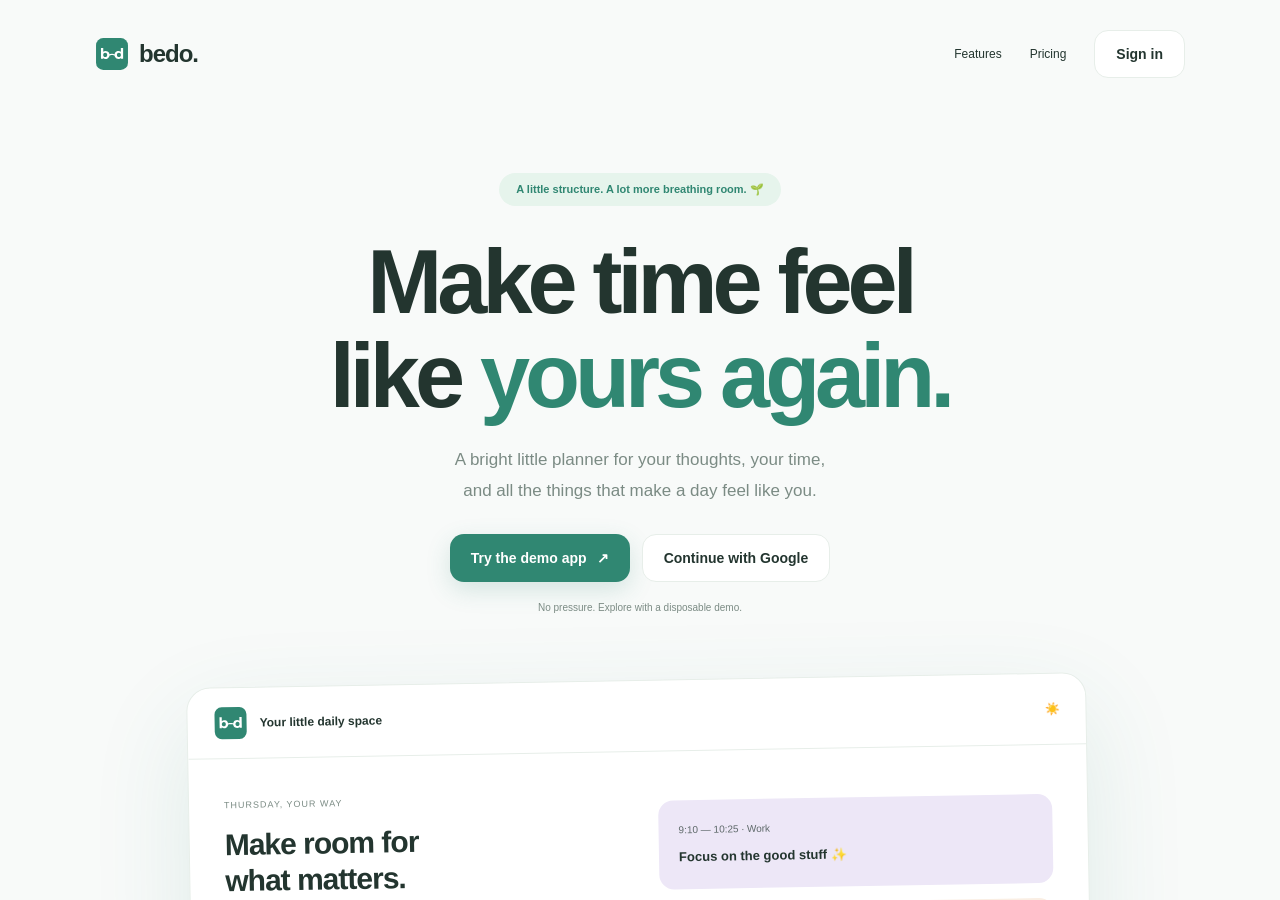
==== Bedo-site/index.html @ 6f3ff8a2 "Complete bedo rename across app files, interfaces and storage with upgrade migration" ====
<!DOCTYPE html>
<html lang="en">
  <head>
    <meta charset="UTF-8" />
    <meta name="viewport" content="width=device-width, initial-scale=1.0, viewport-fit=cover" />
    <title>bedo</title>
    <meta name="theme-color" content="#2c8170" />
    <meta name="description" content="bedo is a private, personal time-blocking planner with flexible themes and shareable schedules." />
    <meta name="robots" content="index, follow" />
    <meta property="og:title" content="bedo" />
    <meta property="og:description" content="Plan in minutes, make it yours, and share only what you choose." />
    <meta property="og:type" content="website" />
    <meta property="og:url" content="https://b-do.vercel.app/" />
    <link rel="canonical" href="https://b-do.vercel.app/" />
    <meta name="twitter:card" content="summary_large_image" />
    <meta name="twitter:title" content="bedo" />
    <meta name="twitter:description" content="Plan in minutes, make it yours, and share only what you choose." />
    <link rel="icon" type="image/svg+xml" href="favicon.svg" />
    <link rel="manifest" href="manifest.webmanifest" />
    <script>
      if ("serviceWorker" in navigator) navigator.serviceWorker.getRegistrations().then(registrations => registrations.forEach(registration => registration.unregister()));
      if ("caches" in window) caches.keys().then(keys => Promise.all(keys.filter(key => key.startsWith("bedo-")).map(key => caches.delete(key))));
    </script>
    <script src="https://accounts.google.com/gsi/client" async></script>
    <script defer src="storage-migration.js"></script>
    <script defer src="auth-config.js"></script>
    <script defer src="bedo-auth.js"></script>
    <script defer src="bedo-sync.js"></script>
    <script defer src="bedo-app.js"></script>
    <link rel="stylesheet" href="bedo-app.css">
  </head>
  <body>
    <div id="root"></div>
  </body>
</html>
---- Bedo-site/bedo-app.css ----
/* System fonts deliberately use Apple's native stack where available. */
/* Every surface uses palette tokens; category colors remain distinguishable. */
/* The supplied favicon SVG is the sole logo geometry in every mode. */
body.bd-landing-open{overflow:hidden;height:100dvh}body.bd-landing-open #root{display:none}body.bd-landing-open #bd-fab{display:none}.bd-landing{overscroll-behavior-y:contain}
.bd-bedo-intro{max-width:1000px;margin:auto;text-align:center;padding:45px 24px 65px}.bd-bedo-intro h2{font-size:clamp(30px,4vw,46px);letter-spacing:-1.5px;margin-bottom:35px}.bd-bedo-types{display:grid;grid-template-columns:1fr auto 1fr;align-items:center;gap:25px}.bd-bedo-types article{padding:30px 24px;background:var(--card);border:1px solid var(--line);border-radius:22px}.bd-bedo-types h3{font-size:clamp(15px,2vw,21px);letter-spacing:-.5px;margin-bottom:14px}.bd-bedo-types p{font-size:13px;color:var(--muted);line-height:1.8;margin:0}.bd-bedo-or{font-size:12px;color:var(--muted)}.bd-bedo-either{font-weight:750;font-size:26px;letter-spacing:-.8px;margin:35px 0 12px}.bd-bedo-meaning{color:var(--muted);font-size:14px;line-height:1.8}@media(max-width:760px){.bd-bedo-intro{padding:30px 20px 45px}.bd-bedo-types{grid-template-columns:1fr;gap:14px}.bd-bedo-types article{padding:25px 18px}}
.bd-save-badge{font-size:9px;color:var(--muted);white-space:nowrap}.bd-tour-layer{place-items:end center;background:#0003;backdrop-filter:none}.bd-tour-layer .bd-dialog{margin-bottom:75px}.bd-tour-progress{display:flex;gap:6px;margin:22px 0}.bd-tour-progress i{height:5px;border-radius:5px;background:var(--line);flex:1}.bd-tour-progress i.active{background:var(--primary)}.bd-tour-actions{display:flex;align-items:center;gap:8px}.bd-tour-actions button{padding:10px 12px;font-size:11px}.bd-tour-actions .bd-primary{margin-left:auto}@media(max-width:420px){.bd-top-actions{gap:8px}.bd-top time{font-size:11px}.bd-tour-layer .bd-dialog{margin-bottom:65px}}
:root{--bg:#f8faf9;--card:#fff;--text:#23352f;--muted:#7b8b84;--line:#e7eee9;--primary:#308772;--soft:#e6f4ec;--shadow:0 16px 50px #264a3510;color-scheme:light;font-family:-apple-system,BlinkMacSystemFont,'Segoe UI',sans-serif}
:root[data-mode=dark]{--bg:#14251f;--card:#1d3028;--text:#f0f6f1;--muted:#a4b7ac;--line:#344a3e;--soft:#2a4438;--shadow:0 16px 50px #0003;color-scheme:dark}
:root{--logo-ink:#fff;--logo-bg:var(--primary)}
:root[data-palette=ocean]{--primary:#386c9f;--bg:#f2f7fc;--card:#fbfdff;--text:#25384d;--muted:#657a90;--line:#dce7f2;--soft:#e0edf9}
:root[data-palette=berry]{--primary:#ad4b50;--bg:#fff4f3;--card:#fffcfb;--text:#492e30;--muted:#8b6669;--line:#f1dfde;--soft:#fae3e2}
:root[data-palette=neutral]{--primary:#464b57;--bg:#f5f5f7;--card:#fff;--text:#242529;--muted:#72747b;--line:#e4e5e9;--soft:#eef0f3;--logo-bg:#464b57;--logo-ink:#fff}
:root[data-mode=dark]{--logo-bg:#276f5d;--logo-ink:#fff}
:root[data-mode=dark][data-palette=ocean]{--primary:#80b8ef;--bg:#121f30;--card:#1b2c40;--text:#edf5ff;--muted:#a3b9d1;--line:#304760;--soft:#263e59;--logo-bg:#386c9f}
:root[data-mode=dark][data-palette=berry]{--primary:#f3a0a3;--bg:#29191b;--card:#392629;--text:#fff1f0;--muted:#c8a6a8;--line:#593d40;--soft:#4b3034;--logo-bg:#ad4b50}
:root[data-mode=dark][data-palette=neutral]{--primary:#c0c7db;--bg:#14161c;--card:#20232b;--text:#f5f6fa;--muted:#a9adba;--line:#363b48;--soft:#2c303b;--logo-bg:#464b57;--logo-ink:#fff}
:root[data-mode=dark][data-palette=sage]{--primary:#8ed7bb}
*{box-sizing:border-box}body{margin:0;background:var(--bg);color:var(--text);font-family:inherit;-webkit-font-smoothing:antialiased}button,input,select,textarea{font:inherit;color:inherit}button,a{-webkit-tap-highlight-color:transparent}button{cursor:pointer}a{color:inherit;text-decoration:none}button:focus-visible,a:focus-visible{outline:3px solid #8ac7b9;outline-offset:3px}button{border:0;background:none}h1,h2,h3,p{margin-top:0}button,input,select{min-height:44px}input,select,textarea{width:100%;border:1px solid var(--line);border-radius:13px;background:var(--bg);padding:12px;outline-color:var(--primary)}label{display:grid;gap:8px;font-size:13px;font-weight:600;margin:18px 0}label small{font-weight:400;color:var(--muted)}.bd-primary,.bd-secondary{display:inline-flex;align-items:center;justify-content:center;gap:10px;min-height:48px;padding:12px 21px;border-radius:14px;font-size:14px;font-weight:650}.bd-primary{background:var(--primary);color:white;box-shadow:0 6px 16px #30877219}.bd-secondary{background:var(--card);border:1px solid var(--line)}.bd-logo{display:inline-block;flex:none;width:34px;height:34px}.bd-brand{display:flex;align-items:center;gap:10px;font-size:24px;font-weight:750;letter-spacing:-1px}.bd-brand-dot{color:var(--primary);margin-left:-10px}.bd-kicker{display:block;color:var(--muted);font-size:10px;font-weight:700;letter-spacing:1.6px;margin-bottom:15px}.mint{background:#e1f3e8;color:#315e46}.lavender{background:#eee7fa;color:#675480}.peach{background:#ffeddf;color:#875d3b}.blue{background:#e2effc;color:#436588}
.bd-shell{display:flex;min-height:100vh}.bd-sidebar{position:sticky;top:0;height:100vh;width:235px;flex:none;padding:32px 24px;background:var(--card);border-right:1px solid var(--line)}.bd-sidebar>p{font-size:11px;color:var(--muted);margin:12px 0 45px}.bd-sidebar nav{display:grid;gap:8px}.bd-sidebar nav button{display:flex;align-items:center;gap:13px;padding:13px 16px;text-align:left;border-radius:14px;font-size:13px;font-weight:600;color:var(--muted)}.bd-sidebar nav button span{font-size:21px}.bd-sidebar nav button.active{background:var(--soft);color:var(--primary)}.bd-sidebar-note{position:absolute;bottom:35px;color:var(--muted);font-size:12px;line-height:1.8}.bd-main{flex:1;min-width:0}.bd-top{position:sticky;top:0;z-index:30;height:72px;display:flex;align-items:center;padding:0 36px;background:var(--bg);border-bottom:1px solid var(--line)}.bd-top>.bd-logo{display:none}.bd-top-actions{display:flex;align-items:center;gap:15px;margin-left:auto}.bd-top time{font-size:12px;font-variant-numeric:tabular-nums;color:var(--muted)}.bd-icon{font-size:24px;width:44px;border-radius:12px;background:var(--card)}.bd-exit{font-size:12px;color:var(--primary);font-weight:650}.bd-content{max-width:1250px;margin:auto;padding:42px 36px 100px}.bd-heading{display:flex;justify-content:space-between;align-items:center;gap:20px;margin-bottom:32px}.bd-heading h1{font-size:clamp(28px,3vw,40px);font-weight:700;letter-spacing:-1.5px;line-height:1.15;margin-bottom:12px}.bd-heading p{font-size:13px;color:var(--muted);line-height:1.6;margin-bottom:0}.bd-toolbar{display:flex;justify-content:space-between;align-items:center;gap:20px;margin-bottom:20px}.bd-segments{display:flex;gap:4px;padding:4px;border-radius:14px;background:var(--line)}.bd-segments button{padding:8px 22px;min-height:36px;font-size:12px;font-weight:650;color:var(--muted);border-radius:10px}.bd-segments button.active{background:var(--card);color:var(--text);box-shadow:0 2px 5px #00000008}.bd-date-nav{display:flex;align-items:center;gap:14px}.bd-date-nav strong{font-size:13px}.bd-date-nav button{color:var(--muted);font-size:13px;padding:0 7px}.bd-date-nav button:first-child,.bd-date-nav button:nth-child(3){font-size:24px}.bd-filters{display:flex;gap:7px;overflow:auto;padding:2px 0 20px}.bd-filters button{display:flex;align-items:center;gap:7px;border:1px solid var(--line);border-radius:20px;background:var(--card);padding:7px 13px;min-height:32px;font-size:11px;white-space:nowrap}.bd-filters button.active{border-color:var(--primary);color:var(--primary);background:var(--soft)}.bd-filters i,.bd-category-stat i{display:inline-block;width:8px;height:8px;border-radius:50%;border:1px solid #0001}.bd-month{display:grid;grid-template-columns:repeat(7,minmax(0,1fr));background:var(--card);border:1px solid var(--line);border-radius:22px;overflow:hidden}.bd-month-head{font-size:10px;color:var(--muted);text-align:center;padding:19px 0;border-bottom:1px solid var(--line)}.bd-month-day{min-height:132px;display:flex;flex-direction:column;align-items:flex-start;text-align:left;padding:15px 10px;border-bottom:1px solid var(--line);border-right:1px solid var(--line);overflow:hidden}.bd-month-day:hover{background:var(--bg)}.bd-month-day>.bd-date-number{display:grid;place-items:center;width:26px;height:26px;font-size:12px;font-weight:600;margin-bottom:7px}.bd-month-day.today>.bd-date-number{background:var(--primary);border-radius:50%;color:white}.bd-month-day.muted{opacity:.4}.bd-day-dots{display:none}.bd-month-events{display:grid;gap:5px;width:100%;min-width:0}.bd-month-events small{overflow:hidden;text-overflow:ellipsis;white-space:nowrap;border-radius:6px;padding:5px;font-size:9px}.bd-month-events em{font-size:9px;color:var(--muted);font-style:normal}.bd-help{font-size:11px;color:var(--muted);margin-top:15px;line-height:1.7}.bd-timeline{display:grid;grid-template-columns:72px minmax(0,1fr);border:1px solid var(--line);border-radius:20px;background:var(--card);overflow:hidden;height:560px;overflow-y:auto}.bd-time-axis{padding-top:0}.bd-time-axis span{display:block;height:var(--hour);padding:10px 8px;text-align:right;color:var(--muted);font-size:10px;white-space:nowrap}.bd-day-track{position:relative;height:calc(24 * var(--hour));background:repeating-linear-gradient(to bottom,transparent 0,transparent calc(var(--hour) - 1px),var(--line) calc(var(--hour) - 1px),var(--line) var(--hour))}.bd-block{position:absolute;left:8px;right:10px;display:flex;align-items:flex-start;border-radius:12px;border:1px solid #00000005;min-height:42px;overflow:hidden;box-shadow:0 3px 8px #00000004}.bd-block.dragging{z-index:10;box-shadow:0 12px 30px #0002;outline:2px solid var(--primary)}.bd-drag{touch-action:none;cursor:grab;font-size:17px;min-width:28px;padding:9px 2px;align-self:stretch}.bd-block-body{text-align:left;min-height:0;padding:10px 2px;flex:1;min-width:0;overflow:hidden}.bd-block-body strong{display:block;font-size:12px;line-height:1.3;white-space:nowrap;overflow:hidden;text-overflow:ellipsis}.bd-block-body small{display:block;font-size:9px;margin-top:4px;opacity:.75}.bd-block-body em{font-size:8px;font-style:normal;display:block;margin-top:5px;opacity:.65}.bd-check{min-width:32px;min-height:36px;font-size:18px}.bd-block.done{opacity:.6}.bd-block.done strong{text-decoration:line-through}.bd-now{position:absolute;left:0;right:0;height:2px;background:#e7a571;pointer-events:none}.bd-now:before{content:'';position:absolute;left:-4px;top:-3px;width:8px;height:8px;background:#e7a571;border-radius:50%}.bd-empty{padding:40px 20px;text-align:center;font-size:16px;color:var(--muted)}.bd-empty p{font-size:12px;margin-top:10px}.bd-week-strip{display:flex;gap:5px;padding:0 0 18px}.bd-week-strip button{display:grid;flex:1;gap:8px;padding:12px 4px;border-radius:14px;background:var(--card);border:1px solid var(--line)}.bd-week-strip button.active{background:var(--soft);border-color:var(--primary)}.bd-week-strip span,.bd-week-strip small{font-size:9px;color:var(--muted)}.bd-week-strip b{font-size:17px}.bd-week-grid{display:grid;grid-template-columns:repeat(7,minmax(0,1fr));gap:5px}.bd-week-grid h3{text-align:center;font-size:11px}.bd-week-grid .bd-timeline{grid-template-columns:25px 1fr;border-radius:10px;height:520px}.compact .bd-time-axis span{font-size:8px;padding:8px 3px}.compact .bd-block{left:2px;right:2px;display:block}.compact .bd-drag{min-width:24px;min-height:22px;padding:0;font-size:12px}.compact .bd-block-body{padding:2px 5px;width:100%}.compact .bd-block-body strong{font-size:9px}.compact .bd-block-body small,.compact .bd-block-body em,.compact .bd-check{display:none}.bd-week-mobile{display:none}.bd-note-grid{display:grid;grid-template-columns:repeat(3,1fr);gap:18px}.bd-note{background:var(--card);padding:24px;border:1px solid var(--line);border-radius:20px;box-shadow:var(--shadow)}.bd-note-label{font-size:9px;letter-spacing:1px;color:var(--muted)}.bd-note>p{white-space:pre-wrap;font-size:14px;line-height:1.8;margin:22px 0;overflow-wrap:anywhere}.bd-note>div{display:flex;align-items:center;gap:8px}.bd-note button{color:var(--primary);font-size:10px;min-height:32px}.bd-note button:first-child{margin-right:auto}.bd-stats{display:grid;grid-template-columns:repeat(3,1fr);gap:14px;margin-bottom:24px}.bd-stats article,.bd-card{background:var(--card);border:1px solid var(--line);border-radius:22px;padding:26px;box-shadow:var(--shadow);margin-bottom:20px}.bd-stats article{margin-bottom:0}.bd-stats span{display:block;color:var(--muted);font-size:12px}.bd-stats strong{display:block;font-size:36px;letter-spacing:-1px;margin-top:20px}.bd-stats small{font-size:14px;color:var(--muted)}.bd-card h2{font-size:18px;letter-spacing:-.5px;margin-bottom:10px}.bd-card p{font-size:12px;color:var(--muted);line-height:1.7}.bd-bars{display:flex;align-items:flex-end;justify-content:space-around;height:210px;padding-top:25px}.bd-bars>div{display:flex;flex-direction:column;align-items:center;gap:10px;width:12%}.bd-bars small,.bd-bars span{font-size:10px;color:var(--muted)}.bd-bar{width:70%;max-width:40px;min-height:5px;border-radius:8px 8px 3px 3px;background:var(--primary)}.bd-category-stat{display:flex;justify-content:space-between;border-bottom:1px solid var(--line);padding:15px 0;font-size:12px}.bd-category-stat span{display:flex;align-items:center;gap:9px}.bd-category-stat strong{font-size:11px;color:var(--muted)}.bd-palettes{display:flex;gap:15px;margin:24px 0 30px}.bd-palettes button{width:36px;min-height:36px;border-radius:50%;border:4px solid var(--card)}.bd-palettes button.active{outline:2px solid var(--primary)}.sage{background:#308772}.ocean{background:#447db5}.berry{background:#b45b85}.sand{background:#a57442}.bd-mobile-nav{display:none}.bd-fab{position:fixed;bottom:28px;right:25px;width:55px;height:55px;border-radius:18px;background:var(--primary);color:white;z-index:45;font-size:25px;box-shadow:0 10px 26px #244c3530}.bd-dialog-layer{position:fixed;inset:0;z-index:1500;background:#14251f66;display:grid;place-items:center;padding:20px;backdrop-filter:blur(4px)}.bd-dialog{position:relative;width:min(100%,460px);max-height:90dvh;overflow:auto;padding:30px;background:var(--card);border-radius:25px;box-shadow:0 20px 80px #0002}.bd-dialog h2{font-size:25px;letter-spacing:-1px;padding-right:25px}.bd-dialog>p{font-size:12px;color:var(--muted);line-height:1.6}.bd-dialog-close{position:absolute;right:14px;top:10px;font-size:26px;color:var(--muted)}.bd-form-row{display:grid;grid-template-columns:1fr 1fr;gap:14px}.bd-form-actions{display:flex;justify-content:space-between;align-items:center;margin-top:24px}.bd-danger,.bd-form-error{color:#be5d60;font-size:12px}.bd-dialog form>.bd-primary{width:100%}.bd-shared{max-width:700px;margin:60px auto;padding:20px}
.bd-landing{position:fixed;inset:0;z-index:1000;overflow:auto;background:var(--bg)}.bd-landing-nav{max-width:1140px;padding:30px 25px;margin:auto;display:flex;justify-content:space-between;align-items:center}.bd-landing-nav>div{display:flex;gap:28px;align-items:center;font-size:12px}.bd-hero{text-align:center;max-width:1100px;margin:auto;padding:65px 24px 70px}.bd-pill{display:inline-block;font-size:11px;font-weight:550;background:var(--soft);color:var(--primary);padding:10px 17px;border-radius:30px}.bd-hero h1{font-size:clamp(48px,7.5vw,90px);font-weight:720;letter-spacing:-5px;line-height:1.04;margin:30px 0 22px}.bd-hero h1>span{color:var(--primary)}.bd-hero>p{font-size:17px;line-height:1.8;color:var(--muted)}.bd-hero-actions{display:flex;justify-content:center;gap:12px;margin:28px 0 15px}.bd-hero>small,.bd-landing-price>small{font-size:10px;color:var(--muted)}.bd-preview{max-width:900px;margin:65px auto 0;background:var(--card);border:1px solid var(--line);border-radius:24px;box-shadow:0 35px 100px #28734e15;text-align:left;overflow:hidden;transform:rotate(-1deg)}.bd-preview-nav{padding:18px 26px;display:flex;gap:12px;align-items:center;border-bottom:1px solid var(--line);font-size:12px}.bd-preview-nav>span:last-child{margin-left:auto}.bd-preview-content{display:grid;grid-template-columns:1fr 1fr;gap:40px;padding:35px}.bd-preview-left>span{font-size:9px;letter-spacing:1px;color:var(--muted)}.bd-preview-left h2{font-size:30px;line-height:1.2;letter-spacing:-1px;margin:15px 0 24px}.bd-mini-days{display:flex;gap:7px}.bd-mini-days>span{display:grid;gap:9px;padding:12px 10px;border-radius:12px;font-size:9px;text-align:center;flex:1;background:var(--bg)}.bd-mini-days b{font-size:13px}.bd-mini-days .active{background:var(--primary);color:white}.bd-preview-thought{margin-top:25px;padding:19px;border:1px dashed var(--line);border-radius:14px}.bd-preview-thought>span{font-size:11px;font-weight:600}.bd-preview-thought p{font-size:12px;color:var(--muted);line-height:1.8;margin:12px 0 0}.bd-preview-plan{display:grid;gap:15px;align-content:center}.bd-preview-plan article{padding:24px 20px;border-radius:15px}.bd-preview-plan small{display:block;font-size:10px;opacity:.7;margin-bottom:12px}.bd-preview-plan b{font-size:13px}.bd-landing-features{max-width:1050px;padding:65px 24px 100px;margin:auto;text-align:center}.bd-landing-features>h2,.bd-landing-price h2{font-size:clamp(32px,4vw,48px);letter-spacing:-2px;line-height:1.15;margin:20px 0 45px}.bd-landing-features>div{display:grid;grid-template-columns:repeat(3,1fr);gap:45px 35px;text-align:left}.bd-landing-features article>span{font-size:28px}.bd-landing-features h3{font-size:16px;margin:18px 0 12px;letter-spacing:-.4px}.bd-landing-features p{font-size:13px;line-height:1.8;color:var(--muted)}.bd-landing-price{margin:0 auto;max-width:1000px;background:var(--soft);border-radius:35px;text-align:center;padding:70px 24px}.bd-landing-price h2{margin-bottom:22px}.bd-landing-price p{font-size:13px;color:var(--muted);line-height:1.8}.bd-landing-price .bd-primary{margin:15px 0 20px}.bd-landing-price>small{display:block}.bd-google-entry{text-align:center;padding:80px 20px}.bd-google-entry h2{font-size:25px;letter-spacing:-1px}.bd-google-entry p{font-size:12px;color:var(--muted)}#bd-google-slot{display:grid;justify-items:center;gap:10px}.login-note{font-size:11px;color:var(--muted);max-width:400px;line-height:1.6}.button{display:inline-flex;padding:12px 20px;background:var(--primary);color:white;border-radius:13px;font-size:13px;align-items:center;justify-content:center}.bd-landing-footer{max-width:1100px;margin:auto;padding:35px 25px;border-top:1px solid var(--line);font-size:15px;font-weight:700;display:flex;justify-content:space-between}.bd-landing-footer span{font-size:11px;color:var(--muted);font-weight:400}
@media(max-width:1100px){.bd-sidebar{width:200px;padding:30px 18px}.bd-week-grid{display:none}.bd-week-mobile{display:block}.bd-note-grid{grid-template-columns:repeat(2,1fr)}}
@media(max-width:760px){.bd-sidebar{display:none}.bd-top{padding:0 20px;height:64px}.bd-top>.bd-logo{display:block;width:30px;height:30px}.bd-content{padding:30px 20px 110px}.bd-heading{align-items:flex-start;gap:12px}.bd-heading h1{font-size:29px;letter-spacing:-1px}.bd-heading .bd-primary{white-space:nowrap;min-height:42px;padding:10px 12px;font-size:11px;margin-top:30px}.bd-toolbar{align-items:stretch;flex-direction:column;gap:10px}.bd-segments button{flex:1}.bd-date-nav{justify-content:center}.bd-filters{padding-bottom:15px}.bd-month-day{min-height:82px;padding:10px 5px}.bd-month-head{font-size:9px;padding:15px 0}.bd-month-events{display:none}.bd-day-dots{display:flex;gap:3px;align-self:center}.bd-day-dots i{width:5px;height:5px;border-radius:50%;border:1px solid #0001}.bd-month-day>.bd-date-number{align-self:center;width:24px;height:24px;font-size:11px}.bd-mobile-nav{position:fixed;bottom:0;left:0;right:0;z-index:40;background:var(--card);border-top:1px solid var(--line);padding:7px 10px calc(7px + env(safe-area-inset-bottom));display:flex;height:calc(70px + env(safe-area-inset-bottom))}.bd-mobile-nav button{display:flex;flex:1;flex-direction:column;align-items:center;justify-content:center;gap:4px;font-size:9px;color:var(--muted)}.bd-mobile-nav button span{font-size:21px;line-height:1.1}.bd-mobile-nav button.active{color:var(--primary)}.bd-fab{bottom:calc(90px + env(safe-area-inset-bottom));right:18px}.bd-timeline{height:570px;grid-template-columns:55px 1fr;border-radius:17px}.bd-time-axis span{font-size:9px;padding:11px 6px}.bd-note-grid{grid-template-columns:1fr}.bd-note{padding:24px}.bd-stats{gap:8px}.bd-stats article{padding:18px 12px}.bd-stats span{font-size:10px;min-height:25px}.bd-stats strong{font-size:27px}.bd-stats small{font-size:10px}.bd-card{padding:23px}.bd-dialog-layer{padding:15px}.bd-dialog{padding:25px;border-radius:22px}.bd-landing-nav{padding:22px 20px}.bd-landing-nav>div>a:not(.bd-secondary){display:none}.bd-landing-nav .bd-secondary{min-height:40px;font-size:12px;padding:10px 14px}.bd-hero{padding:40px 20px 45px}.bd-hero h1{font-size:54px;letter-spacing:-3px;margin-top:26px}.bd-hero>p{font-size:14px;line-height:1.8}.bd-desktop-break{display:none}.bd-hero-actions{flex-wrap:wrap}.bd-hero-actions a,.bd-hero-actions button{font-size:12px;min-height:46px;padding:12px 16px}.bd-preview{margin-top:40px;border-radius:19px;transform:none}.bd-preview-content{padding:22px 18px;gap:20px;grid-template-columns:1fr}.bd-preview-nav{padding:14px 18px}.bd-preview-left h2{font-size:27px}.bd-preview-thought{display:none}.bd-preview-plan{gap:10px}.bd-preview-plan article{padding:18px}.bd-landing-features{padding:45px 25px 65px}.bd-landing-features>div{grid-template-columns:repeat(2,1fr);gap:30px 22px}.bd-landing-features h3{font-size:14px}.bd-landing-features p{font-size:11px}.bd-landing-price{margin:0 15px;border-radius:25px;padding:50px 20px}.bd-landing-footer span{font-size:9px}}
@media(prefers-reduced-motion:reduce){*{scroll-behavior:auto!important;transition:none!important}}
.bd-fab{touch-action:none;cursor:grab}.bd-fab:active{cursor:grabbing}
.berry{background:#ad4b50}.neutral{background:#fff;box-shadow:inset 0 0 0 1px #a9adba}
.bd-day-celebration{font-style:normal}.bd-month-day>.bd-day-status{display:block;width:auto;height:auto;margin:0;align-self:auto;font-size:15px;font-weight:400}
:root[data-palette=neutral] .bd-logo{box-shadow:inset 0 0 0 1px var(--line)}
.bd-custom-theme{border:1px solid var(--line);border-radius:15px;padding:16px;margin-bottom:24px}.bd-custom-theme label{margin:0 0 10px}.bd-custom-color-row{display:flex;align-items:center;gap:10px}.bd-custom-color-row input[type=color]{width:50px;height:46px;padding:5px;flex:none;cursor:pointer}.bd-custom-color-row input[type=text]{min-width:0;max-width:180px;font-variant-numeric:tabular-nums}.bd-custom-theme .bd-secondary{margin-top:12px;font-size:12px;min-height:40px}.bd-custom-theme .bd-secondary[aria-pressed=true]{border-color:var(--primary);background:var(--soft);color:var(--primary)}.bd-custom-theme p{margin:10px 0 0;font-size:11px;line-height:1.7;color:var(--muted)}
@media(max-width:760px){.bd-month-day>.bd-day-status{font-size:12px;align-self:auto}}
.bd-month-day{position:relative}.bd-day-celebration{position:absolute;top:18px;right:10px;font-size:15px;line-height:1;pointer-events:none}.bd-week-celebration{font-style:normal;font-size:12px}.bd-guide details{border-top:1px solid var(--line);padding:16px 0}.bd-guide summary{cursor:pointer;font-size:13px;font-weight:650;line-height:1.6;min-height:32px}.bd-guide details p{margin:12px 0 0;padding-left:16px;line-height:1.9}.bd-guide details:last-child{padding-bottom:0}
@media(max-width:760px){.bd-day-celebration{top:auto;bottom:9px;right:0;left:0;text-align:center;font-size:12px}}
.bd-logo{position:relative}
.bd-primary,.bd-fab,.button{box-shadow:0 8px 24px color-mix(in srgb,var(--primary) 18%,transparent)}.bd-preview{box-shadow:0 35px 100px color-mix(in srgb,var(--primary) 12%,transparent)}.bd-dialog-layer{background:color-mix(in srgb,var(--text) 40%,transparent)}button:focus-visible,a:focus-visible{outline-color:var(--primary)}
.mint{background:color-mix(in srgb,#70bb8b 20%,var(--card));color:var(--text)}.lavender{background:color-mix(in srgb,#a387d6 20%,var(--card));color:var(--text)}.peach{background:color-mix(in srgb,#e8a974 20%,var(--card));color:var(--text)}.blue{background:color-mix(in srgb,#72afe8 20%,var(--card));color:var(--text)}
:root[data-mode=dark] .bd-primary,:root[data-mode=dark] .bd-fab,:root[data-mode=dark] .button,:root[data-mode=dark] .bd-month-day.today>.bd-date-number,:root[data-mode=dark] .bd-mini-days .active{color:var(--bg)}
.bd-checkbox{display:flex;align-items:center;gap:10px}.bd-checkbox input{width:18px;min-height:18px}#bd-share-status{font-size:12px;line-height:1.8;overflow-wrap:anywhere}.bd-card>.bd-secondary{margin:5px 5px 5px 0}
.bd-logo{background:transparent;border-radius:0;box-shadow:none!important}.bd-logo:after{content:none!important}.bd-logo-svg{display:block;width:100%;height:100%;overflow:visible}.bd-logo-svg>rect{fill:var(--logo-bg)}.bd-logo-svg g[fill]{fill:var(--logo-ink)}
:root[data-palette=neutral]{--logo-bg:#8b909b;--logo-ink:#fff}:root[data-mode=dark][data-palette=neutral]{--logo-bg:#626874;--logo-ink:#fff}
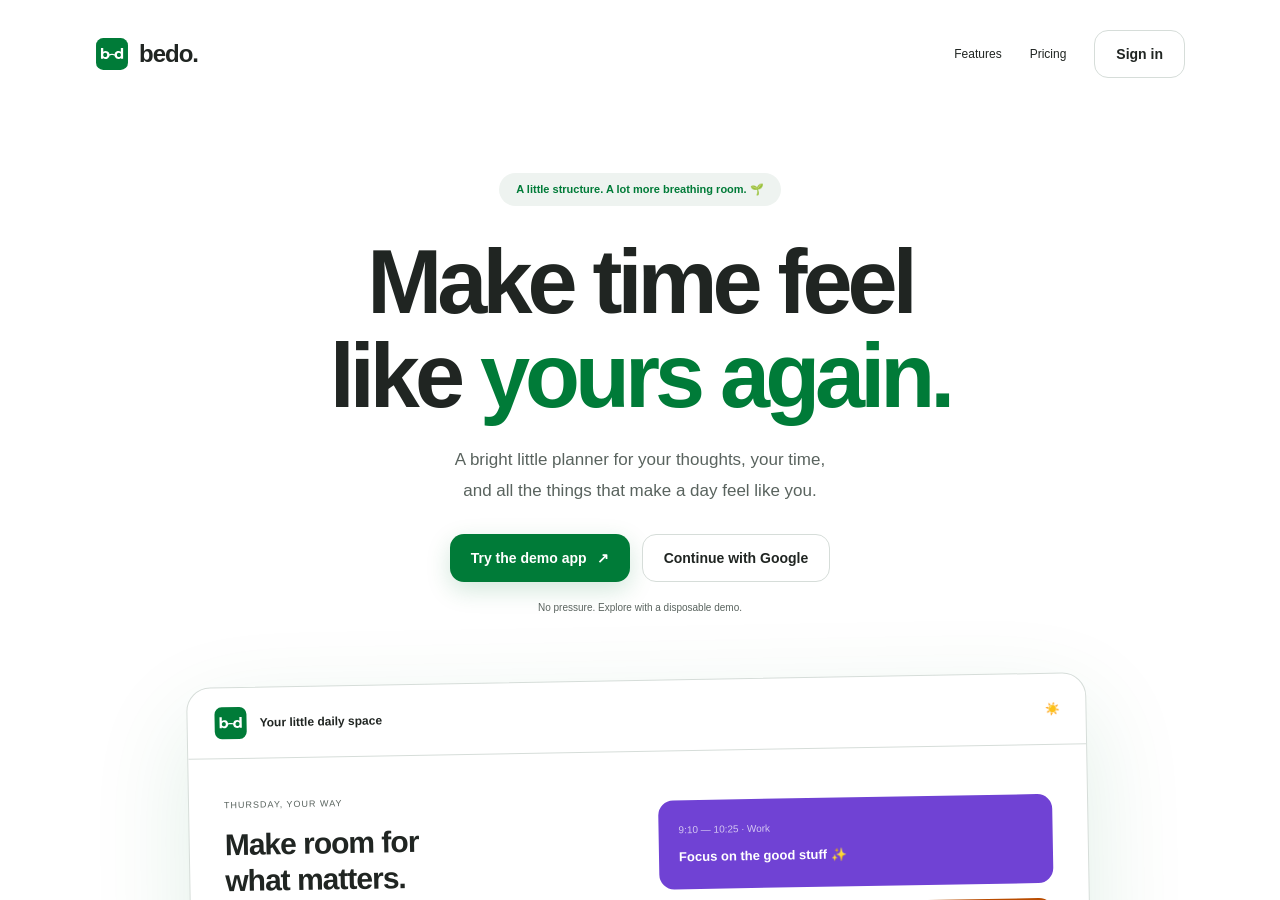
==== commit 746525b9: "update" ====
--- a/Bedo-site/index.html
+++ b/Bedo-site/index.html
@@ -4,7 +4,7 @@
     <meta charset="UTF-8" />
     <meta name="viewport" content="width=device-width, initial-scale=1.0, viewport-fit=cover" />
     <title>bedo</title>
-    <meta name="theme-color" content="#2c8170" />
+    <meta name="theme-color" content="#007b38" />
     <meta name="description" content="bedo is a private, personal time-blocking planner with flexible themes and shareable schedules." />
     <meta name="robots" content="index, follow" />
     <meta property="og:title" content="bedo" />
@@ -23,6 +23,7 @@
     </script>
     <script src="https://accounts.google.com/gsi/client" async></script>
     <script defer src="storage-migration.js"></script>
+    <script defer src="app-config.js"></script>
     <script defer src="auth-config.js"></script>
     <script defer src="bedo-auth.js"></script>
     <script defer src="bedo-sync.js"></script>
--- a/Bedo-site/bedo-app.css
+++ b/Bedo-site/bedo-app.css
@@ -1,4 +1,5 @@
 /* System fonts deliberately use Apple's native stack where available. */
+/* White surfaces, vivid preset accents; custom colors keep their own tinting. */
 /* Every surface uses palette tokens; category colors remain distinguishable. */
 /* The supplied favicon SVG is the sole logo geometry in every mode. */
 body.bd-landing-open{overflow:hidden;height:100dvh}body.bd-landing-open #root{display:none}body.bd-landing-open #bd-fab{display:none}.bd-landing{overscroll-behavior-y:contain}
@@ -36,3 +37,54 @@
 .bd-checkbox{display:flex;align-items:center;gap:10px}.bd-checkbox input{width:18px;min-height:18px}#bd-share-status{font-size:12px;line-height:1.8;overflow-wrap:anywhere}.bd-card>.bd-secondary{margin:5px 5px 5px 0}
 .bd-logo{background:transparent;border-radius:0;box-shadow:none!important}.bd-logo:after{content:none!important}.bd-logo-svg{display:block;width:100%;height:100%;overflow:visible}.bd-logo-svg>rect{fill:var(--logo-bg)}.bd-logo-svg g[fill]{fill:var(--logo-ink)}
 :root[data-palette=neutral]{--logo-bg:#8b909b;--logo-ink:#fff}:root[data-mode=dark][data-palette=neutral]{--logo-bg:#626874;--logo-ink:#fff}
+/* Guided mobile walkthrough: keep the target visible above a compact sheet. */
+#bd-dialog.bd-tour-layer{background:transparent;backdrop-filter:none;padding:12px;place-items:end center}
+#bd-dialog.bd-tour-layer .bd-dialog{margin:0;max-height:48dvh;padding:20px;width:min(100%,460px);border:1px solid var(--line)}
+.bd-tour-layer .bd-dialog h2{font-size:21px;letter-spacing:-.5px}
+.bd-tour-layer .bd-dialog>p{font-size:13px;line-height:1.5;margin:12px 0}
+.bd-tour-layer .bd-tour-progress{margin:12px 0}
+.bd-tour-layer .bd-tour-actions{position:sticky;bottom:0;background:var(--card);padding-top:8px}
+.bd-tour-layer .bd-tour-actions button{min-height:44px;font-size:12px}
+.bd-tour-frame{position:fixed;border:3px solid var(--primary);border-radius:14px;box-shadow:0 0 0 9999px #0005;pointer-events:none;z-index:-1}
+.bd-greeting{color:var(--primary)!important;font-weight:600;margin-bottom:10px}
+.bd-share-day{margin-bottom:16px;min-height:44px}
+.bd-rundown-actions{display:flex;flex-wrap:wrap;gap:10px}
+#bd-rundown{min-height:180px;white-space:pre-wrap;font-size:13px}
+@media(max-height:500px){#bd-dialog.bd-tour-layer .bd-dialog{max-height:58dvh}.bd-tour-layer .bd-dialog>p{font-size:12px}}
+.bd-settings-menu{display:flex;flex-wrap:wrap;gap:8px;margin:0 0 24px}
+.bd-settings-menu button{padding:11px 15px;min-height:44px;border:1px solid var(--line);border-radius:14px;background:var(--card);font-size:12px}
+.bd-settings-menu button[aria-current=page]{background:var(--soft);border-color:var(--primary);color:var(--primary);font-weight:650}
+[hidden]{display:none!important}
+.bd-display-name{font-size:16px;font-weight:650;line-height:1.3;margin-left:12px;max-width:200px;overflow:hidden;text-overflow:ellipsis;white-space:nowrap}
+.bd-top.bd-calendar-header>.bd-logo{display:block;width:32px;height:32px;flex:none}
+#bd-fab.bd-quick-logo{width:58px;height:58px;padding:0;background:transparent;border-radius:14px;touch-action:none}
+.bd-quick-logo .bd-logo-svg{pointer-events:none}
+.bd-quick-logo .bd-logo-svg>g:last-child path{transform-box:fill-box;transform-origin:center;animation:bedo-blink 8s infinite}
+@keyframes bedo-blink{0%,92%,96%,100%{transform:scaleY(1)}94%{transform:scaleY(.08)}}
+@media(prefers-reduced-motion:reduce){.bd-quick-logo .bd-logo-svg>g:last-child path{animation:none}}
+.bd-quick-header{position:sticky;top:0;z-index:2;background:var(--card);padding:4px 24px 8px 0;margin-bottom:20px;touch-action:pan-y}
+.bd-quick-layer .bd-dialog-close{z-index:4}
+.bd-quick-tabs{display:flex;gap:6px}
+.bd-quick-tabs button{flex:1;min-height:44px;font-size:13px;font-weight:650;border:1px solid var(--line);border-radius:12px}
+.bd-quick-tabs button[aria-pressed=true]{background:var(--primary);color:white;border-color:var(--primary)}
+.bd-swipe-hint{font-size:11px;color:var(--muted);line-height:1.5;margin:10px 0 0}
+:root[data-mode=dark] .bd-quick-tabs button[aria-pressed=true]{color:var(--bg)}
+@media(max-width:760px){.bd-quick-layer{place-items:end center}.bd-quick-layer .bd-dialog{max-height:calc(100dvh - 30px);padding:22px;width:100%}}
+@media(max-width:760px){.bd-top.bd-calendar-header{flex-wrap:wrap;height:auto;min-height:64px;padding-top:10px;padding-bottom:10px;row-gap:8px}.bd-calendar-header .bd-display-name{max-width:100px;font-size:15px}.bd-calendar-header .bd-top-actions{gap:8px}.bd-calendar-header .bd-icon{width:32px;min-height:36px}.bd-calendar-header .bd-save-badge:empty{display:none}}
+/* Vibrant preset system: color is an accent, not a wash over every surface. */
+:root:not([data-palette=custom]){--bg:#fff;--card:#fff;--text:#202522;--muted:#59635e;--line:#d6ddd9;--soft:#eef3f0;--shadow:0 12px 35px #182d2110;--primary:#007b38;--logo-bg:#007b38;--logo-ink:#fff}
+:root[data-palette=ocean]{--primary:#165bdf;--logo-bg:#165bdf;--soft:#eef3ff}
+:root[data-palette=berry]{--primary:#cd253a;--logo-bg:#cd253a;--soft:#fff0f2}
+:root[data-palette=neutral]{--primary:#4b5059;--logo-bg:#747b87;--soft:#eceef1;--line:#9299a4;--muted:#515762}
+:root[data-mode=dark]:not([data-palette=custom]){--bg:#101713;--card:#18221c;--text:#f6fff8;--muted:#bacbc0;--line:#3e5145;--primary:#39e888;--logo-bg:#00873e;--soft:#22382b;--shadow:0 12px 35px #0003}
+:root[data-mode=dark][data-palette=ocean]{--bg:#101621;--card:#192333;--primary:#6aa5ff;--logo-bg:#165bdf;--soft:#243956;--line:#41536d}
+:root[data-mode=dark][data-palette=berry]{--bg:#1d1014;--card:#2c1920;--primary:#ff6b81;--logo-bg:#cd253a;--soft:#482531;--line:#68404e}
+:root[data-mode=dark][data-palette=neutral]{--bg:#14161b;--card:#22252d;--primary:#d8dce5;--logo-bg:#626874;--soft:#333843;--line:#747d90}
+:root[data-palette=neutral] :is(.bd-card,.bd-month,.bd-timeline,.bd-secondary,.bd-settings-menu button,.bd-quick-tabs button){border-width:2px}
+.sage{background:#007b38}.ocean{background:#165bdf}.berry{background:#cd253a}.neutral{background:#fff;box-shadow:inset 0 0 0 2px #747b87}
+.mint{background:#00843d;color:#fff}.lavender{background:#7042d4;color:#fff}.peach{background:#b94c00;color:#fff}.blue{background:#165bdf;color:#fff}
+:root[data-mode=dark] :is(.mint,.lavender,.peach,.blue){color:#fff}
+:root[data-mode=dark] .mint{background:#007938}
+:root[data-mode=dark] .lavender{background:#6537c6}
+:root[data-mode=dark] .peach{background:#a94300}
+:root[data-mode=dark] .blue{background:#1555cd}
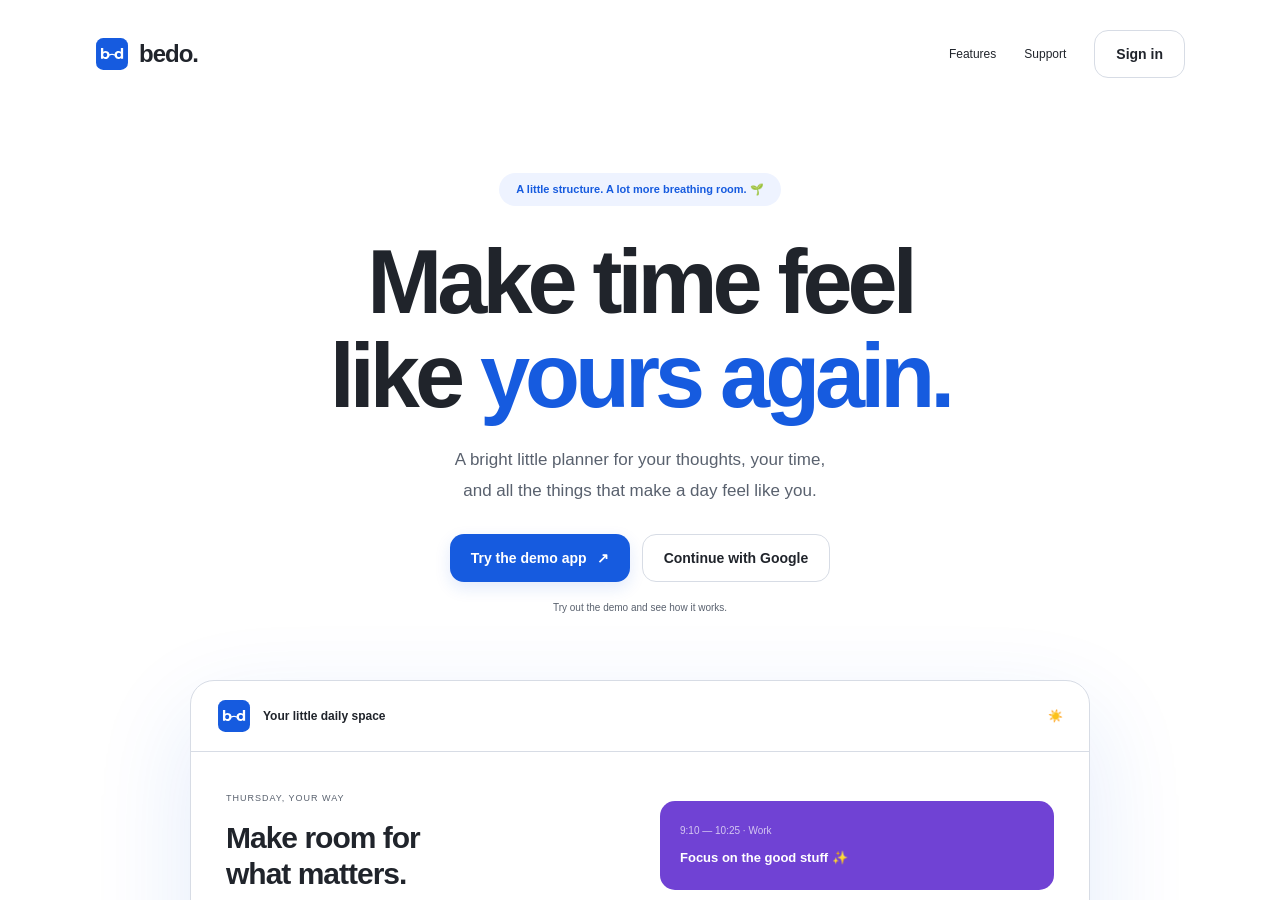
==== commit 3ffc2f2c: "update" ====
--- a/Bedo-site/index.html
+++ b/Bedo-site/index.html
@@ -4,7 +4,7 @@
     <meta charset="UTF-8" />
     <meta name="viewport" content="width=device-width, initial-scale=1.0, viewport-fit=cover" />
     <title>bedo</title>
-    <meta name="theme-color" content="#007b38" />
+    <meta name="theme-color" content="#165bdf" />
     <meta name="description" content="bedo is a private, personal time-blocking planner with flexible themes and shareable schedules." />
     <meta name="robots" content="index, follow" />
     <meta property="og:title" content="bedo" />
@@ -18,8 +18,7 @@
     <link rel="icon" type="image/svg+xml" href="favicon.svg" />
     <link rel="manifest" href="manifest.webmanifest" />
     <script>
-      if ("serviceWorker" in navigator) navigator.serviceWorker.getRegistrations().then(registrations => registrations.forEach(registration => registration.unregister()));
-      if ("caches" in window) caches.keys().then(keys => Promise.all(keys.filter(key => key.startsWith("bedo-")).map(key => caches.delete(key))));
+      if ("serviceWorker" in navigator) addEventListener("load", () => navigator.serviceWorker.register("/service-worker.js"));
     </script>
     <script src="https://accounts.google.com/gsi/client" async></script>
     <script defer src="storage-migration.js"></script>
--- a/Bedo-site/bedo-app.css
+++ b/Bedo-site/bedo-app.css
@@ -5,13 +5,13 @@
 body.bd-landing-open{overflow:hidden;height:100dvh}body.bd-landing-open #root{display:none}body.bd-landing-open #bd-fab{display:none}.bd-landing{overscroll-behavior-y:contain}
 .bd-bedo-intro{max-width:1000px;margin:auto;text-align:center;padding:45px 24px 65px}.bd-bedo-intro h2{font-size:clamp(30px,4vw,46px);letter-spacing:-1.5px;margin-bottom:35px}.bd-bedo-types{display:grid;grid-template-columns:1fr auto 1fr;align-items:center;gap:25px}.bd-bedo-types article{padding:30px 24px;background:var(--card);border:1px solid var(--line);border-radius:22px}.bd-bedo-types h3{font-size:clamp(15px,2vw,21px);letter-spacing:-.5px;margin-bottom:14px}.bd-bedo-types p{font-size:13px;color:var(--muted);line-height:1.8;margin:0}.bd-bedo-or{font-size:12px;color:var(--muted)}.bd-bedo-either{font-weight:750;font-size:26px;letter-spacing:-.8px;margin:35px 0 12px}.bd-bedo-meaning{color:var(--muted);font-size:14px;line-height:1.8}@media(max-width:760px){.bd-bedo-intro{padding:30px 20px 45px}.bd-bedo-types{grid-template-columns:1fr;gap:14px}.bd-bedo-types article{padding:25px 18px}}
 .bd-save-badge{font-size:9px;color:var(--muted);white-space:nowrap}.bd-tour-layer{place-items:end center;background:#0003;backdrop-filter:none}.bd-tour-layer .bd-dialog{margin-bottom:75px}.bd-tour-progress{display:flex;gap:6px;margin:22px 0}.bd-tour-progress i{height:5px;border-radius:5px;background:var(--line);flex:1}.bd-tour-progress i.active{background:var(--primary)}.bd-tour-actions{display:flex;align-items:center;gap:8px}.bd-tour-actions button{padding:10px 12px;font-size:11px}.bd-tour-actions .bd-primary{margin-left:auto}@media(max-width:420px){.bd-top-actions{gap:8px}.bd-top time{font-size:11px}.bd-tour-layer .bd-dialog{margin-bottom:65px}}
-:root{--bg:#f8faf9;--card:#fff;--text:#23352f;--muted:#7b8b84;--line:#e7eee9;--primary:#308772;--soft:#e6f4ec;--shadow:0 16px 50px #264a3510;color-scheme:light;font-family:-apple-system,BlinkMacSystemFont,'Segoe UI',sans-serif}
+:root{--bg:#f5f8ff;--card:#fff;--text:#202a3b;--muted:#67758c;--line:#dfe6f1;--primary:#165bdf;--soft:#eef3ff;--shadow:0 16px 50px #163b7b10;color-scheme:light;font-family:-apple-system,BlinkMacSystemFont,'Segoe UI',sans-serif}
 :root[data-mode=dark]{--bg:#14251f;--card:#1d3028;--text:#f0f6f1;--muted:#a4b7ac;--line:#344a3e;--soft:#2a4438;--shadow:0 16px 50px #0003;color-scheme:dark}
 :root{--logo-ink:#fff;--logo-bg:var(--primary)}
 :root[data-palette=ocean]{--primary:#386c9f;--bg:#f2f7fc;--card:#fbfdff;--text:#25384d;--muted:#657a90;--line:#dce7f2;--soft:#e0edf9}
 :root[data-palette=berry]{--primary:#ad4b50;--bg:#fff4f3;--card:#fffcfb;--text:#492e30;--muted:#8b6669;--line:#f1dfde;--soft:#fae3e2}
 :root[data-palette=neutral]{--primary:#464b57;--bg:#f5f5f7;--card:#fff;--text:#242529;--muted:#72747b;--line:#e4e5e9;--soft:#eef0f3;--logo-bg:#464b57;--logo-ink:#fff}
-:root[data-mode=dark]{--logo-bg:#276f5d;--logo-ink:#fff}
+:root[data-mode=dark]{--logo-bg:#165bdf;--logo-ink:#fff}
 :root[data-mode=dark][data-palette=ocean]{--primary:#80b8ef;--bg:#121f30;--card:#1b2c40;--text:#edf5ff;--muted:#a3b9d1;--line:#304760;--soft:#263e59;--logo-bg:#386c9f}
 :root[data-mode=dark][data-palette=berry]{--primary:#f3a0a3;--bg:#29191b;--card:#392629;--text:#fff1f0;--muted:#c8a6a8;--line:#593d40;--soft:#4b3034;--logo-bg:#ad4b50}
 :root[data-mode=dark][data-palette=neutral]{--primary:#c0c7db;--bg:#14161c;--card:#20232b;--text:#f5f6fa;--muted:#a9adba;--line:#363b48;--soft:#2c303b;--logo-bg:#464b57;--logo-ink:#fff}
@@ -72,13 +72,15 @@
 @media(max-width:760px){.bd-quick-layer{place-items:end center}.bd-quick-layer .bd-dialog{max-height:calc(100dvh - 30px);padding:22px;width:100%}}
 @media(max-width:760px){.bd-top.bd-calendar-header{flex-wrap:wrap;height:auto;min-height:64px;padding-top:10px;padding-bottom:10px;row-gap:8px}.bd-calendar-header .bd-display-name{max-width:100px;font-size:15px}.bd-calendar-header .bd-top-actions{gap:8px}.bd-calendar-header .bd-icon{width:32px;min-height:36px}.bd-calendar-header .bd-save-badge:empty{display:none}}
 /* Vibrant preset system: color is an accent, not a wash over every surface. */
-:root:not([data-palette=custom]){--bg:#fff;--card:#fff;--text:#202522;--muted:#59635e;--line:#d6ddd9;--soft:#eef3f0;--shadow:0 12px 35px #182d2110;--primary:#007b38;--logo-bg:#007b38;--logo-ink:#fff}
+:root:not([data-palette=custom]){--bg:#fff;--card:#fff;--text:#20242b;--muted:#59616e;--line:#d7dce5;--soft:#eef3ff;--shadow:0 12px 35px #162b5610;--primary:#165bdf;--logo-bg:#165bdf;--logo-ink:#fff}
 :root[data-palette=ocean]{--primary:#165bdf;--logo-bg:#165bdf;--soft:#eef3ff}
 :root[data-palette=berry]{--primary:#cd253a;--logo-bg:#cd253a;--soft:#fff0f2}
+:root[data-palette=sage]{--primary:#007b38;--logo-bg:#007b38;--soft:#eef8f1}
 :root[data-palette=neutral]{--primary:#4b5059;--logo-bg:#747b87;--soft:#eceef1;--line:#9299a4;--muted:#515762}
-:root[data-mode=dark]:not([data-palette=custom]){--bg:#101713;--card:#18221c;--text:#f6fff8;--muted:#bacbc0;--line:#3e5145;--primary:#39e888;--logo-bg:#00873e;--soft:#22382b;--shadow:0 12px 35px #0003}
+:root[data-mode=dark]:not([data-palette=custom]){--bg:#101621;--card:#192333;--text:#f4f8ff;--muted:#b5c3d8;--line:#41536d;--primary:#6aa5ff;--logo-bg:#165bdf;--soft:#243956;--shadow:0 12px 35px #0003}
 :root[data-mode=dark][data-palette=ocean]{--bg:#101621;--card:#192333;--primary:#6aa5ff;--logo-bg:#165bdf;--soft:#243956;--line:#41536d}
 :root[data-mode=dark][data-palette=berry]{--bg:#1d1014;--card:#2c1920;--primary:#ff6b81;--logo-bg:#cd253a;--soft:#482531;--line:#68404e}
+:root[data-mode=dark][data-palette=sage]{--bg:#101713;--card:#18221c;--text:#f6fff8;--muted:#bacbc0;--line:#3e5145;--primary:#39e888;--logo-bg:#00873e;--soft:#22382b}
 :root[data-mode=dark][data-palette=neutral]{--bg:#14161b;--card:#22252d;--primary:#d8dce5;--logo-bg:#626874;--soft:#333843;--line:#747d90}
 :root[data-palette=neutral] :is(.bd-card,.bd-month,.bd-timeline,.bd-secondary,.bd-settings-menu button,.bd-quick-tabs button){border-width:2px}
 .sage{background:#007b38}.ocean{background:#165bdf}.berry{background:#cd253a}.neutral{background:#fff;box-shadow:inset 0 0 0 2px #747b87}
@@ -88,3 +90,28 @@
 :root[data-mode=dark] .lavender{background:#6537c6}
 :root[data-mode=dark] .peach{background:#a94300}
 :root[data-mode=dark] .blue{background:#1555cd}
+/* One scrolling surface for calendar, day, and week. */
+.bd-preview{transform:none}
+.bd-timeline,.bd-week-grid .bd-timeline{height:auto;overflow:visible}
+.bd-toolbar{position:sticky;top:var(--bd-header-height,72px);z-index:25;background:var(--bg);padding:10px 0}
+.bd-month-section{margin:24px 0}
+.bd-month-stream{overflow-anchor:none}
+.bd-month-section h2{font-size:18px;margin-bottom:14px}
+.bd-month-stream>.bd-secondary{font-size:12px}
+.mint{background:#00843d;color:#fff}.lavender{background:#7042d4;color:#fff}.peach{background:#f2cc21;color:#302800}.blue{background:#165bdf;color:#fff}
+:root[data-mode=dark] .peach{background:#f2cc21;color:#302800}
+.bd-idle-hint{position:fixed;z-index:46;max-width:220px;padding:12px 16px;border:1px solid var(--line);border-radius:16px;background:var(--card);color:var(--text);font-size:12px;font-weight:600;box-shadow:var(--shadow);pointer-events:none}
+.bd-idle-hint:after{content:'';position:absolute;left:var(--hint-arrow,50%);bottom:-6px;width:10px;height:10px;transform:translateX(-50%) rotate(45deg);background:var(--card);border-right:1px solid var(--line);border-bottom:1px solid var(--line)}
+.bd-block,.bd-month-events small{background:var(--block-color)!important;color:var(--block-ink,#fff)!important}
+.bd-preview .peach{color:#302800!important;text-shadow:none}
+.bd-category-colors{border-top:1px solid var(--line);margin:22px 0;padding-top:20px}
+.bd-category-colors label{display:flex;align-items:center;justify-content:space-between;margin:8px 0}
+.bd-category-colors input[type=color]{width:52px;height:42px;padding:4px}
+#bd-account-card #bd-saving-card{box-shadow:none;border:0;border-top:1px solid var(--line);border-radius:0;margin:24px 0 0;padding:24px 0 0}
+.bd-support{background:var(--card);color:var(--text);border:1px solid var(--line)}.bd-support h3{font-size:17px;margin:26px 0 0}.bd-support-actions{display:flex;flex-wrap:wrap;justify-content:center;gap:12px;margin:16px 0 24px}.bd-support>small{font-size:14px;color:var(--text);line-height:1.5}.bd-view-swipe-hint{margin:-10px 0 18px;color:var(--muted);font-size:11px;text-align:left}
+@media(max-width:760px){.bd-view-swipe-hint{text-align:center;margin:-2px 0 16px}.bd-support>small{font-size:13px}}
+.bd-landing-footer span{font-size:14px;color:var(--muted);font-weight:500}.bd-anywhere{max-width:1000px;margin:0 auto;padding:80px 24px;text-align:center}.bd-anywhere h2{font-size:clamp(34px,5vw,54px);letter-spacing:-2px;margin:22px 0 16px}.bd-anywhere>p{max-width:680px;margin:0 auto;color:var(--muted);font-size:15px;line-height:1.8}.bd-anywhere>div{display:flex;justify-content:center;flex-wrap:wrap;gap:12px;margin-top:28px}.bd-anywhere>div span{padding:13px 17px;border:1px solid var(--line);border-radius:999px;background:var(--card);font-size:13px;font-weight:650}
+@media(max-width:760px){.bd-landing-footer span{font-size:12px}.bd-anywhere{padding:60px 22px}.bd-anywhere>p{font-size:13px}}
+button:focus-visible,a:focus-visible{outline-color:#79a8ff}.bd-primary{box-shadow:0 6px 16px #165bdf20}
+.bd-shared section{margin:32px 0}.bd-shared .bd-card{background:var(--block-color,var(--card));color:#fff}.bd-shared .bd-card small{color:inherit}
+.bd-content{touch-action:pan-y}
